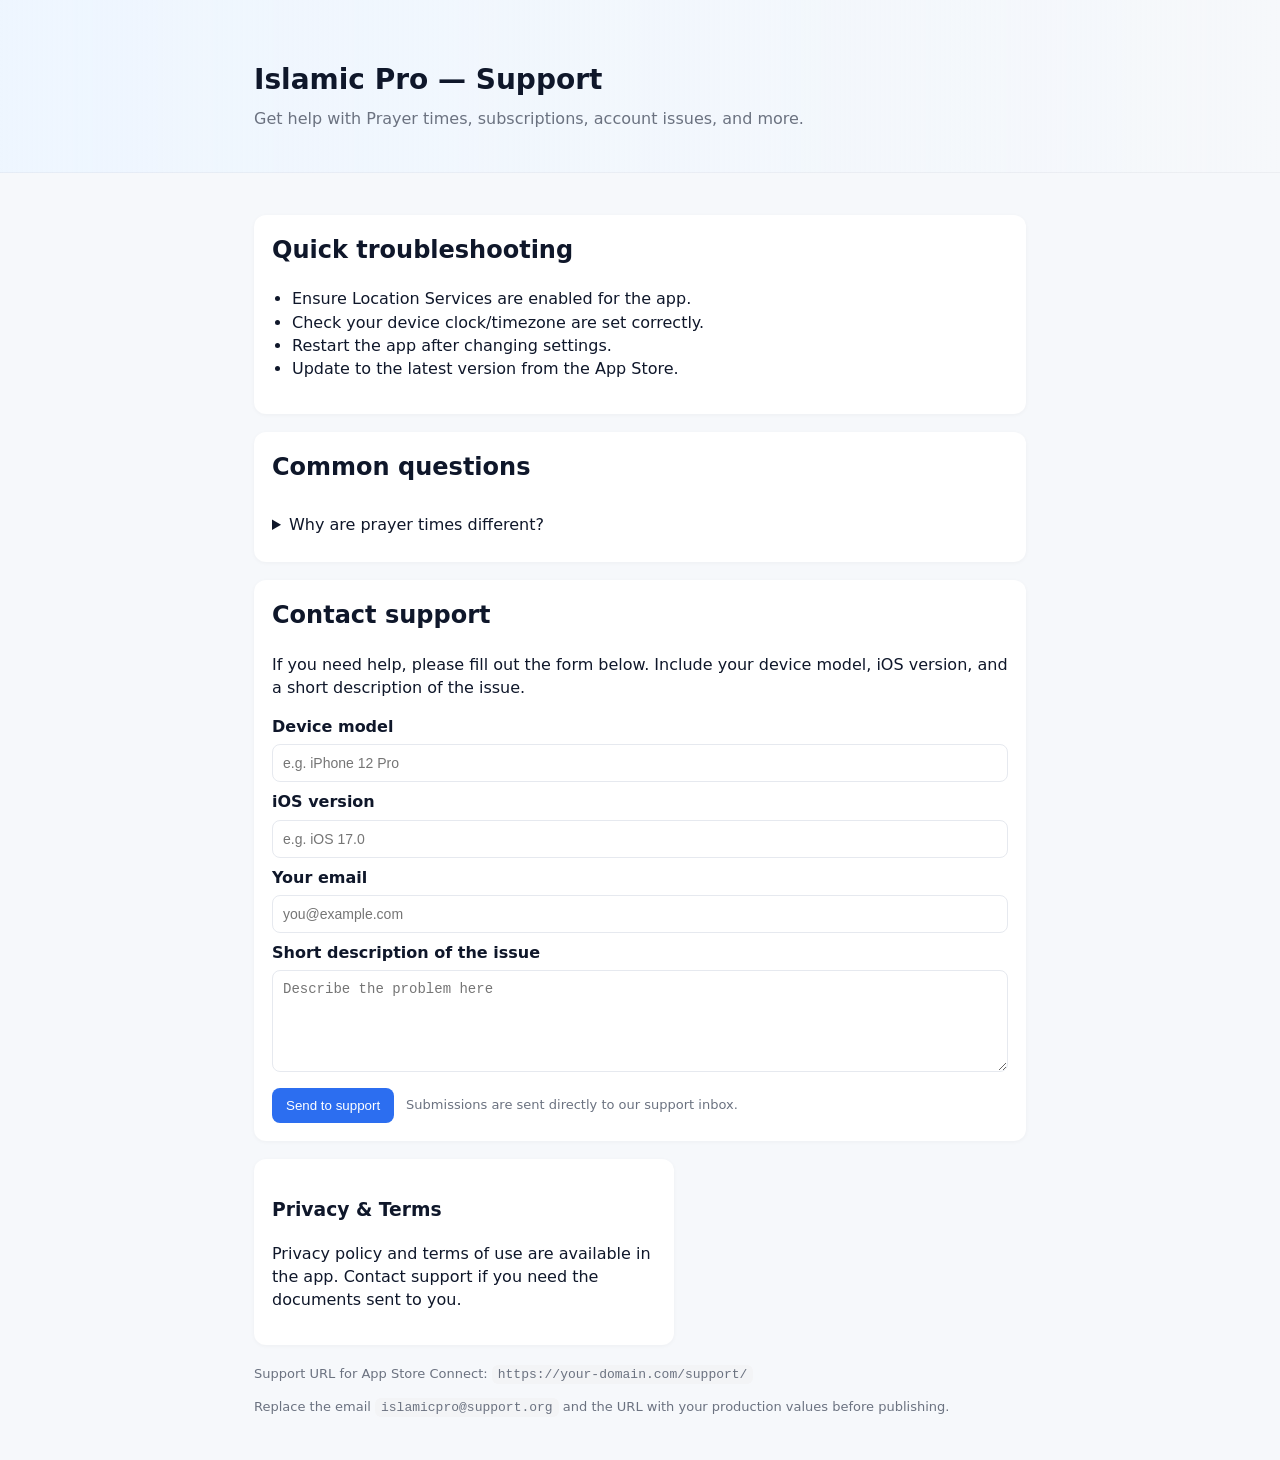
==== index.html @ 5a562d54 "Placed files at root leve" ====
<!doctype html>
<html lang="en">
<head>
  <meta charset="utf-8" />
  <meta name="viewport" content="width=device-width,initial-scale=1" />
  <title>Islamic Pro — Support</title>
  <link rel="stylesheet" href="style.css" />
</head>
<body>
  <header class="hero">
    <div class="wrap">
      <h1>Islamic Pro — Support</h1>
      <p>Get help with Prayer times, subscriptions, account issues, and more.</p>
    </div>
  </header>

  

  <main class="wrap">

    <section class="card">
      <h2>Quick troubleshooting</h2>
      <ul>
        <li>Ensure Location Services are enabled for the app.</li>
        <li>Check your device clock/timezone are set correctly.</li>
        <li>Restart the app after changing settings.</li>
        <li>Update to the latest version from the App Store.</li>
      </ul>
    </section>

    <section class="card">
      <h2>Common questions</h2>

      <details>
        <summary>Why are prayer times different?</summary>
        <p>Prayer times depend on selected calculation method and juristic settings. Verify your method in Settings → Prayer Times.</p>
      </details>
    </section>

    <section class="card">
      <h2>Contact support</h2>
      <p>If you need help, please fill out the form below. Include your device model, iOS version, and a short description of the issue.</p>
      <form id="support-form" class="support-form" action="#" method="post">
        <label for="device">Device model</label>
        <input id="device" name="device" type="text" placeholder="e.g. iPhone 12 Pro" required />

        <label for="ios">iOS version</label>
        <input id="ios" name="ios" type="text" placeholder="e.g. iOS 17.0" required />

        <label for="email">Your email</label>
        <input id="email" name="email" type="email" placeholder="you@example.com" required />

        <label for="desc">Short description of the issue</label>
        <textarea id="desc" name="desc" rows="5" placeholder="Describe the problem here" required></textarea>

        <div id="form-status" class="notice" style="display:none"></div>
        <div class="form-row">
          <button id="submit-btn" class="btn" type="submit">Send to support</button>
          <small class="muted">Submissions are sent directly to our support inbox.</small>
        </div>
      </form>
    </section>

    <section class="card small">
      <h3>Privacy & Terms</h3>
      <p>Privacy policy and terms of use are available in the app. Contact support if you need the documents sent to you.</p>
    </section>

    <footer class="footer">
      <p>Support URL for App Store Connect: <code>https://your-domain.com/support/</code></p>
      <p>Replace the email <code>islamicpro@support.org</code> and the URL with your production values before publishing.</p>
    </footer>

  </main>
  <script>
    // Submit the form via fetch to a serverless email endpoint (Formspree example).
    (function(){
      var form = document.getElementById('support-form');
      var status = document.getElementById('form-status');
      var submitBtn = document.getElementById('submit-btn');
      if(!form) return;

      // Replace with your real endpoint. Example: Formspree endpoint URL
      var ENDPOINT = 'https://formspree.io/f/mvgqewoy';

      function showMessage(text, ok){
        status.style.display = 'block';
        status.textContent = text;
        status.style.color = ok ? 'green' : 'crimson';
      }

      form.addEventListener('submit', function(e){
        e.preventDefault();
        submitBtn.disabled = true;
        status.style.display = 'none';

        var payload = {
          device: document.getElementById('device').value.trim(),
          ios: document.getElementById('ios').value.trim(),
          email: document.getElementById('email').value.trim(),
          desc: document.getElementById('desc').value.trim()
        };

        // Basic client-side validation
        if(!payload.device || !payload.ios || !payload.email || !payload.desc){
          showMessage('Please fill all fields.', false);
          submitBtn.disabled = false;
          return;
        }

        fetch(ENDPOINT, {
          method: 'POST',
          headers: {'Content-Type':'application/json','Accept':'application/json'},
          body: JSON.stringify(payload)
        }).then(function(res){
          if(res.ok){
            showMessage('Thanks — your message was sent. We will reply to the email you provided.', true);
            form.reset();
          } else {
            return res.json().then(function(data){
              var msg = (data && data.error) ? data.error : 'Submission failed';
              throw new Error(msg);
            });
          }
        }).catch(function(err){
          showMessage('Failed to send: ' + err.message + '. Please email islamicpro@support.org directly.', false);
        }).finally(function(){
          submitBtn.disabled = false;
        });
      });
    })();
  </script>
</body>
</html>
---- style.css ----
:root{
  --bg:#f6f8fb;
  --card:#ffffff;
  --accent:#2c6ef0;
  --muted:#6b7280;
  --maxw:820px;
}
*{box-sizing:border-box}
body{font-family:Inter, ui-sans-serif, system-ui, -apple-system, "Segoe UI", Roboto, "Helvetica Neue", Arial;line-height:1.45;margin:0;background:var(--bg);color:#0f172a}
.wrap{max-width:var(--maxw);margin:0 auto;padding:24px}
.hero{background:linear-gradient(90deg,#eef6ff,transparent);padding:36px 0 18px;border-bottom:1px solid rgba(15,23,42,0.04)}
.hero h1{margin:0 0 6px;font-size:28px}
.hero p{margin:0;color:var(--muted)}
.card{background:var(--card);padding:18px;border-radius:12px;box-shadow:0 1px 4px rgba(2,6,23,0.04);margin:18px 0}
.card h2{margin-top:0}
.card.small{max-width:420px}
.btn{display:inline-block;background:var(--accent);color:white;padding:10px 14px;border-radius:8px;text-decoration:none}
/* form styles */
.support-form{display:block;margin-top:12px}
.support-form label{display:block;margin:8px 0 6px;font-weight:600}
.support-form input[type="text"],.support-form input[type="email"],.support-form textarea{width:100%;padding:10px;border:1px solid #e6e9ef;border-radius:8px;font-size:14px}
.support-form input[type="text"]:focus,.support-form input[type="email"]:focus,.support-form textarea:focus{outline:none;box-shadow:0 0 0 4px rgba(44,110,240,0.08);border-color:var(--accent)}
.support-form textarea{resize:vertical}
.form-row{display:flex;align-items:center;gap:12px;margin-top:10px}
.muted{color:var(--muted);font-size:13px}
.support-form .btn{border:none;padding:10px 14px;cursor:pointer}
ul{padding-left:1.25rem}
details summary{cursor:pointer;padding:8px 0}
.footer{color:var(--muted);font-size:13px;margin:20px 0}
code{background:#f3f4f6;padding:2px 6px;border-radius:6px;font-size:13px}

@media (max-width:520px){.wrap{padding:16px}.hero h1{font-size:22px}}
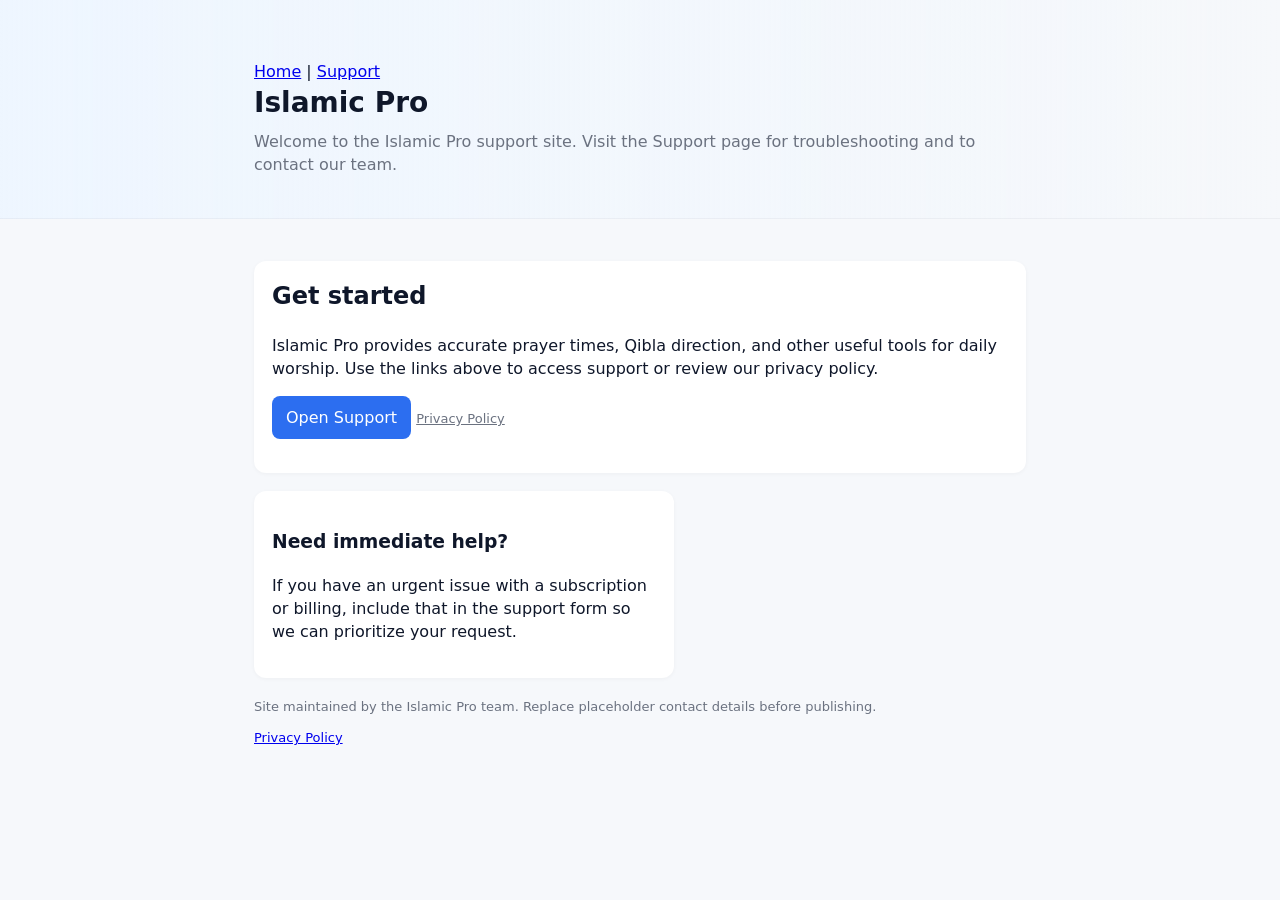
==== commit 35d6692f: "Refactor: extract header nav to fragment; add nav loader; add support and privacy pages; update styl" ====
--- a/index.html
+++ b/index.html
@@ -3,132 +3,37 @@
 <head>
   <meta charset="utf-8" />
   <meta name="viewport" content="width=device-width,initial-scale=1" />
-  <title>Islamic Pro — Support</title>
+  <title>Islamic Pro  Home</title>
   <link rel="stylesheet" href="style.css" />
 </head>
 <body>
   <header class="hero">
     <div class="wrap">
-      <h1>Islamic Pro — Support</h1>
-      <p>Get help with Prayer times, subscriptions, account issues, and more.</p>
+  <div id="site-nav"></div>
+      <h1>Islamic Pro</h1>
+      <p>Welcome to the Islamic Pro support site. Visit the Support page for troubleshooting and to contact our team.</p>
     </div>
   </header>
-
-  
 
   <main class="wrap">
 
     <section class="card">
-      <h2>Quick troubleshooting</h2>
-      <ul>
-        <li>Ensure Location Services are enabled for the app.</li>
-        <li>Check your device clock/timezone are set correctly.</li>
-        <li>Restart the app after changing settings.</li>
-        <li>Update to the latest version from the App Store.</li>
-      </ul>
-    </section>
-
-    <section class="card">
-      <h2>Common questions</h2>
-
-      <details>
-        <summary>Why are prayer times different?</summary>
-        <p>Prayer times depend on selected calculation method and juristic settings. Verify your method in Settings → Prayer Times.</p>
-      </details>
-    </section>
-
-    <section class="card">
-      <h2>Contact support</h2>
-      <p>If you need help, please fill out the form below. Include your device model, iOS version, and a short description of the issue.</p>
-      <form id="support-form" class="support-form" action="#" method="post">
-        <label for="device">Device model</label>
-        <input id="device" name="device" type="text" placeholder="e.g. iPhone 12 Pro" required />
-
-        <label for="ios">iOS version</label>
-        <input id="ios" name="ios" type="text" placeholder="e.g. iOS 17.0" required />
-
-        <label for="email">Your email</label>
-        <input id="email" name="email" type="email" placeholder="you@example.com" required />
-
-        <label for="desc">Short description of the issue</label>
-        <textarea id="desc" name="desc" rows="5" placeholder="Describe the problem here" required></textarea>
-
-        <div id="form-status" class="notice" style="display:none"></div>
-        <div class="form-row">
-          <button id="submit-btn" class="btn" type="submit">Send to support</button>
-          <small class="muted">Submissions are sent directly to our support inbox.</small>
-        </div>
-      </form>
+      <h2>Get started</h2>
+      <p>Islamic Pro provides accurate prayer times, Qibla direction, and other useful tools for daily worship. Use the links above to access support or review our privacy policy.</p>
+      <p style="margin-top:12px"><a class="btn" href="support.html">Open Support</a> <a class="muted" href="privacy.html">Privacy Policy</a></p>
     </section>
 
     <section class="card small">
-      <h3>Privacy & Terms</h3>
-      <p>Privacy policy and terms of use are available in the app. Contact support if you need the documents sent to you.</p>
+      <h3>Need immediate help?</h3>
+      <p>If you have an urgent issue with a subscription or billing, include that in the support form so we can prioritize your request.</p>
     </section>
 
     <footer class="footer">
-      <p>Support URL for App Store Connect: <code>https://your-domain.com/support/</code></p>
-      <p>Replace the email <code>islamicpro@support.org</code> and the URL with your production values before publishing.</p>
+      <p>Site maintained by the Islamic Pro team. Replace placeholder contact details before publishing.</p>
+      <p><a href="privacy.html">Privacy Policy</a></p>
     </footer>
 
   </main>
-  <script>
-    // Submit the form via fetch to a serverless email endpoint (Formspree example).
-    (function(){
-      var form = document.getElementById('support-form');
-      var status = document.getElementById('form-status');
-      var submitBtn = document.getElementById('submit-btn');
-      if(!form) return;
-
-      // Replace with your real endpoint. Example: Formspree endpoint URL
-      var ENDPOINT = 'https://formspree.io/f/mvgqewoy';
-
-      function showMessage(text, ok){
-        status.style.display = 'block';
-        status.textContent = text;
-        status.style.color = ok ? 'green' : 'crimson';
-      }
-
-      form.addEventListener('submit', function(e){
-        e.preventDefault();
-        submitBtn.disabled = true;
-        status.style.display = 'none';
-
-        var payload = {
-          device: document.getElementById('device').value.trim(),
-          ios: document.getElementById('ios').value.trim(),
-          email: document.getElementById('email').value.trim(),
-          desc: document.getElementById('desc').value.trim()
-        };
-
-        // Basic client-side validation
-        if(!payload.device || !payload.ios || !payload.email || !payload.desc){
-          showMessage('Please fill all fields.', false);
-          submitBtn.disabled = false;
-          return;
-        }
-
-        fetch(ENDPOINT, {
-          method: 'POST',
-          headers: {'Content-Type':'application/json','Accept':'application/json'},
-          body: JSON.stringify(payload)
-        }).then(function(res){
-          if(res.ok){
-            showMessage('Thanks — your message was sent. We will reply to the email you provided.', true);
-            form.reset();
-          } else {
-            return res.json().then(function(data){
-              var msg = (data && data.error) ? data.error : 'Submission failed';
-              throw new Error(msg);
-            });
-          }
-        }).catch(function(err){
-          showMessage('Failed to send: ' + err.message + '. Please email islamicpro@support.org directly.', false);
-        }).finally(function(){
-          submitBtn.disabled = false;
-        });
-      });
-    })();
-  </script>
+    <script src="nav.js"></script>
 </body>
 </html>
--- a/style.css
+++ b/style.css
@@ -11,6 +11,12 @@
 .hero{background:linear-gradient(90deg,#eef6ff,transparent);padding:36px 0 18px;border-bottom:1px solid rgba(15,23,42,0.04)}
 .hero h1{margin:0 0 6px;font-size:28px}
 .hero p{margin:0;color:var(--muted)}
+/* site header navigation */
+header .hero nav{margin-bottom:12px;font-size:15px}
+header .hero nav a{color:var(--accent);text-decoration:none;font-weight:600;padding:6px 8px;border-radius:8px}
+header .hero nav a:hover{background:rgba(44,110,240,0.08);text-decoration:none}
+header .hero nav a.active{background:var(--accent);color:white}
+
 .card{background:var(--card);padding:18px;border-radius:12px;box-shadow:0 1px 4px rgba(2,6,23,0.04);margin:18px 0}
 .card h2{margin-top:0}
 .card.small{max-width:420px}
